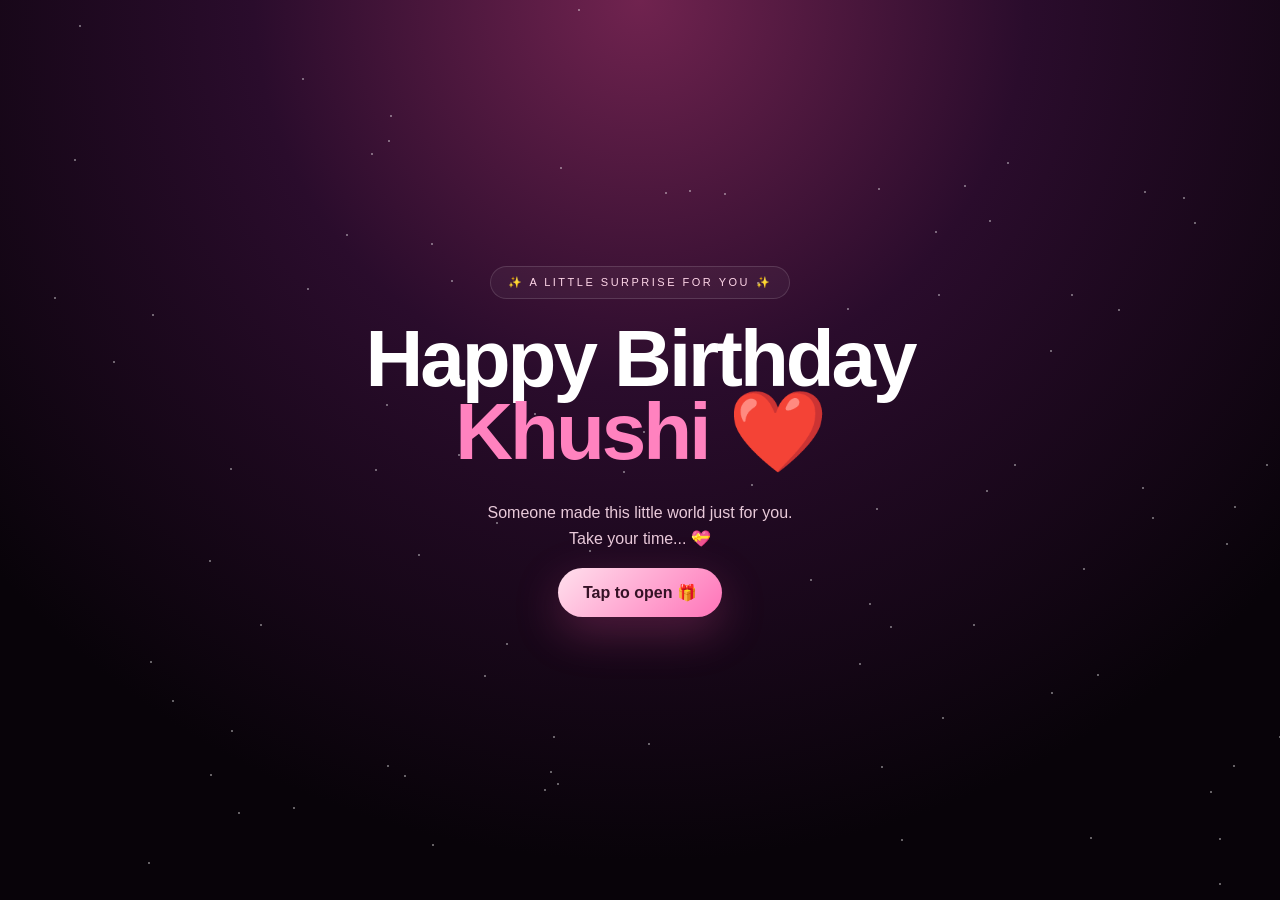
==== index-1.html @ 6149d847 "Add files via upload" ====
<!DOCTYPE html>
<html lang="en">
<head>
<meta charset="UTF-8">
<meta name="viewport" content="width=device-width,initial-scale=1,maximum-scale=1,user-scalable=no">
<meta name="theme-color" content="#080309">
<title>Happy Birthday Khushi ❤️</title>
<style>
*{box-sizing:border-box;-webkit-tap-highlight-color:transparent}
html,body{margin:0;min-height:100%;background:#080309}
body{font-family:-apple-system,BlinkMacSystemFont,"Segoe UI",sans-serif;color:#fff;overflow-x:hidden}
button{font:inherit}
#app{min-height:100vh;position:relative;overflow:hidden;background:radial-gradient(circle at 50% 0,#70234f,#2a0c2c 35%,#080309 78%)}
#stars{position:fixed;inset:0;pointer-events:none}
.star{position:absolute;width:2px;height:2px;background:#fff;border-radius:50%;opacity:.5;animation:twinkle 2s infinite alternate}
@keyframes twinkle{to{opacity:1;transform:scale(1.7)}}
.scene{display:none;min-height:100vh;padding:28px 15px 45px;position:relative;z-index:2;align-items:center;justify-content:center;flex-direction:column;text-align:center}
.scene.show{display:flex;animation:in .55s ease}
@keyframes in{from{opacity:0;transform:translateY(15px)}to{opacity:1;transform:none}}
.eyebrow{padding:9px 17px;border:1px solid #fff2;border-radius:99px;background:#ffffff0a;color:#ffd7e9;font-size:11px;letter-spacing:2.5px}
.title{font-size:clamp(45px,14vw,80px);line-height:.92;letter-spacing:-3px;font-weight:850;margin:23px 0 15px}
.pink{color:#ff82bf}
.lead{color:#e9cada;line-height:1.65;font-size:16px}
.primary,.secondary{border-radius:999px;padding:15px 25px;font-weight:800;cursor:pointer}
.primary{border:0;background:linear-gradient(135deg,#ffe0ed,#ff73b8);color:#351226;box-shadow:0 15px 45px #ff5baa40}
.secondary{border:1px solid #ff86c466;background:#ffffff0a;color:#ffe3ef}
.primary:active,.secondary:active{transform:scale(.95)}

.cakeTitle{font-size:clamp(28px,8vw,42px);margin:17px 0 5px}
.cakeBox{
 width:min(94vw,600px);position:relative;margin:15px auto;
 border-radius:25px;overflow:hidden;background:#050207;
 box-shadow:0 25px 80px #000b;border:1px solid #ffffff18;
}
.cakePhoto{display:block;width:100%;height:auto;min-height:300px;object-fit:cover}
.cakeShade{position:absolute;inset:0;background:radial-gradient(circle at 50% 40%,transparent 15%,#0004 80%);pointer-events:none}

/* five real-looking animated candle overlays */
.candle{
 position:absolute;width:8px;height:82px;border-radius:5px 5px 3px 3px;
 background:repeating-linear-gradient(135deg,#ff5f9f 0 7px,#fff 7px 12px);
 box-shadow:inset -2px 0 2px #0003,0 2px 4px #0008;
 transform:translateX(-50%);
 cursor:pointer;z-index:5;
}
.candle:after{
 content:"";position:absolute;left:50%;bottom:-5px;width:13px;height:7px;
 transform:translateX(-50%);border-radius:50%;background:#ffe7d0;
}
.candle .flame{
 position:absolute;left:50%;top:-35px;width:18px;height:31px;
 transform:translateX(-50%);
 background:radial-gradient(ellipse at 50% 75%,#fff 0 18%,#ffd35a 35%,#ff7a16 62%,transparent 70%);
 border-radius:50% 50% 50% 50% / 65% 65% 35% 35%;
 filter:drop-shadow(0 0 8px #ffb52c);
 animation:flicker .11s infinite alternate;
}
.candle .flame:after{
 content:"";position:absolute;left:5px;top:4px;width:8px;height:18px;
 background:#fff;border-radius:50%;opacity:.8;
}
@keyframes flicker{
 from{transform:translateX(-50%) rotate(-3deg) scale(.94)}
 to{transform:translateX(-50%) rotate(4deg) scale(1.07)}
}
.candle.off{opacity:.72}
.candle.off .flame{display:none}
.candle.off:before{
 content:"";position:absolute;left:50%;top:-22px;width:3px;height:30px;
 background:linear-gradient(#ddd0, #ddd9, transparent);
 filter:blur(1px);transform:translateX(-50%);animation:smoke 1.2s forwards
}
@keyframes smoke{to{opacity:0;transform:translate(-50%,-35px) scale(1.8)}}

/* positions on the cake image */
.c1{left:31%;top:35%}.c2{left:41%;top:29%}.c3{left:51%;top:27%}.c4{left:61%;top:30%}.c5{left:70%;top:35%}

.status{padding:10px 17px;border-radius:99px;border:1px solid #fff2;background:#ffffff0a;color:#ffd8e8}
.controls{display:flex;gap:10px;width:min(94vw,600px);margin-top:10px}
.controls>*{flex:1}
.next{display:none;margin-top:14px}
.next.show{display:inline-block}

.card{width:min(94vw,570px);padding:27px 21px;border-radius:28px;background:linear-gradient(145deg,#fff7fb,#ffe5f0);color:#4a2035;box-shadow:0 25px 70px #000a;text-align:left}
.card small{color:#a35478;letter-spacing:2px}
.card h2{font:34px Georgia,serif;color:#672642;margin:12px 0}
.card p{font:16px Georgia,serif;line-height:1.8}
.sign{text-align:center;font:21px cursive;color:#87375d}

.gallery{width:min(94vw,570px);display:grid;grid-template-columns:1fr 1fr;gap:10px;margin-top:15px}
.gallery img{width:100%;height:280px;object-fit:cover;border-radius:20px;box-shadow:0 15px 45px #0009}
.heart{font-size:60px;animation:pulse 1.4s infinite}
@keyframes pulse{50%{transform:scale(1.15)}}
.confetti{position:fixed;top:-30px;z-index:50;pointer-events:none;animation:fall 3.5s linear forwards}
@keyframes fall{to{transform:translateY(110vh) rotate(720deg);opacity:0}}
@media(max-width:430px){.controls{flex-direction:column}.gallery img{height:235px}.candle{height:68px}.c1{top:37%}.c2{top:33%}.c3{top:31%}.c4{top:34%}.c5{top:37%}}
</style>
</head>

<body>
<div id="app">
<div id="stars"></div>

<section id="intro" class="scene show">
 <div class="eyebrow">✨ A LITTLE SURPRISE FOR YOU ✨</div>
 <div class="title">Happy Birthday<br><span class="pink">Khushi</span> ❤️</div>
 <p class="lead">Someone made this little world just for you.<br>Take your time... 💝</p>
 <button class="primary" onclick="showScene('cake')">Tap to open 🎁</button>
</section>

<section id="cake" class="scene">
 <div class="eyebrow">01 · MAKE A WISH</div>
 <h2 class="cakeTitle">Make a wish first 🎂</h2>
 <p class="lead">Tap the burning candles one by one.<br>If a tap doesn't work, use <b>Blow Next</b>.</p>

 <div class="cakeBox" id="cakeBox">
   <!-- CC0/public-domain cake photo from Wikimedia Commons -->
   <img class="cakePhoto"
        src="https://commons.wikimedia.org/wiki/Special:Redirect/file/Birthday_cake_img.jpg"
        alt="Birthday cake">
   <div class="cakeShade"></div>

   <div class="candle c1" data-i="0" onclick="out(0)"><span class="flame"></span></div>
   <div class="candle c2" data-i="1" onclick="out(1)"><span class="flame"></span></div>
   <div class="candle c3" data-i="2" onclick="out(2)"><span class="flame"></span></div>
   <div class="candle c4" data-i="3" onclick="out(3)"><span class="flame"></span></div>
   <div class="candle c5" data-i="4" onclick="out(4)"><span class="flame"></span></div>
 </div>

 <div class="status">🔥 Candles burning: <b id="count">5</b></div>

 <div class="controls">
   <button class="primary" onclick="blowNext()">💨 Blow Next</button>
   <button class="secondary" onclick="blowAll()">✨ Blow All</button>
 </div>

 <button id="next" class="primary next" onclick="showScene('letter')">Continue 💌</button>
</section>

<section id="letter" class="scene">
 <div class="eyebrow">02 · A MESSAGE FOR YOU</div>
 <div class="card">
   <small>JUST FOR KHUSHI ❤️</small>
   <h2>Dear Khushi,</h2>
   <p>Aaj ka din sirf tumhare naam hai. 🎂 Dil se wish hai ki tumhari life mein hamesha happiness, peace, success aur bahut saari beautiful memories rahein.</p>
   <p>Tumhari smile hamesha aise hi rahe, tumhare saare dreams poore ho, aur har naya saal tumhare liye pichhle saal se bhi zyada khoobsurat ho. ✨</p>
   <p>Bas ek baat kabhi mat bhoolna — <b>you are genuinely special.</b> ❤️</p>
   <div class="sign">Happy Birthday, Khushi! 🎉<br>Stay happy. Stay smiling. ❤️</div>
 </div>
 <button class="primary" style="margin-top:20px" onclick="showScene('memories')">One More Surprise 📸</button>
</section>

<section id="memories" class="scene">
 <div class="eyebrow">03 · YOUR MEMORIES</div>
 <h2 class="cakeTitle">Beautiful moments ❤️</h2>
 <div class="gallery">
   <img src="khushi1.jpg" alt="Khushi">
   <img src="khushi2.jpg" alt="Khushi">
 </div>
 <div class="heart">❤️</div>
 <p class="lead">Keep smiling, Khushi.<br>Today is your day. 🌸</p>
 <button class="primary" onclick="location.reload()">Replay ↻</button>
</section>

<script>
/* stars */
for(let i=0;i<90;i++){
 const s=document.createElement("i");
 s.className="star";
 s.style.left=Math.random()*100+"%";
 s.style.top=Math.random()*100+"%";
 s.style.animationDelay=Math.random()*2+"s";
 document.getElementById("stars").appendChild(s);
}

/* navigation */
function showScene(id){
 document.querySelectorAll(".scene").forEach(x=>x.classList.remove("show"));
 document.getElementById(id).classList.add("show");
 scrollTo(0,0);
}

/* candle system */
const off=[false,false,false,false,false];

function out(i){
 if(off[i]) return;
 off[i]=true;
 const c=document.querySelectorAll(".candle")[i];
 c.classList.add("off");
 document.getElementById("count").textContent=off.filter(x=>!x).length;
 if(off.every(Boolean)) finishCake();
}

function blowNext(){
 const i=off.findIndex(x=>!x);
 if(i!==-1) out(i);
}

function blowAll(){
 for(let i=0;i<5;i++){
   if(!off[i]) setTimeout(()=>out(i),i*220);
 }
}

function finishCake(){
 document.getElementById("next").classList.add("show");
 celebrate();
}

function celebrate(){
 const a=["❤️","💕","✨","🎉","🎊","💖","🌸","⭐"];
 for(let i=0;i<65;i++){
   const x=document.createElement("span");
   x.className="confetti";
   x.textContent=a[Math.floor(Math.random()*a.length)];
   x.style.left=Math.random()*100+"%";
   x.style.fontSize=(14+Math.random()*18)+"px";
   x.style.animationDelay=Math.random()*1.2+"s";
   document.body.appendChild(x);
   setTimeout(()=>x.remove(),4500);
 }
}
</script>
</div>
</body>
</html>
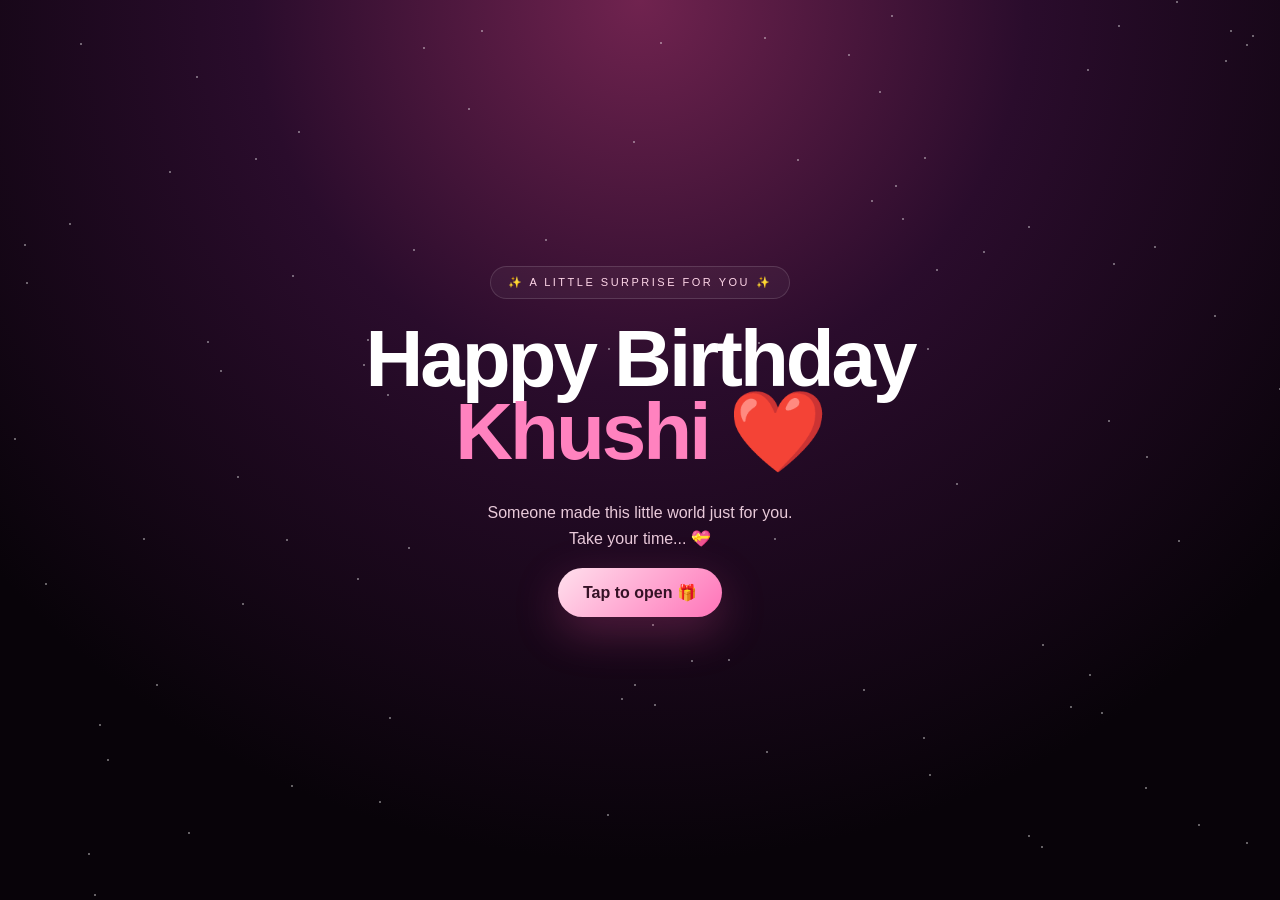
==== commit 98b1d5c6: "Update index-1.html" ====
--- a/index-1.html
+++ b/index-1.html
@@ -116,7 +116,7 @@
  <div class="cakeBox" id="cakeBox">
    <!-- CC0/public-domain cake photo from Wikimedia Commons -->
    <img class="cakePhoto"
-        src="https://commons.wikimedia.org/wiki/Special:Redirect/file/Birthday_cake_img.jpg"
+         src="cake-1.jpg"
         alt="Birthday cake">
    <div class="cakeShade"></div>
 
